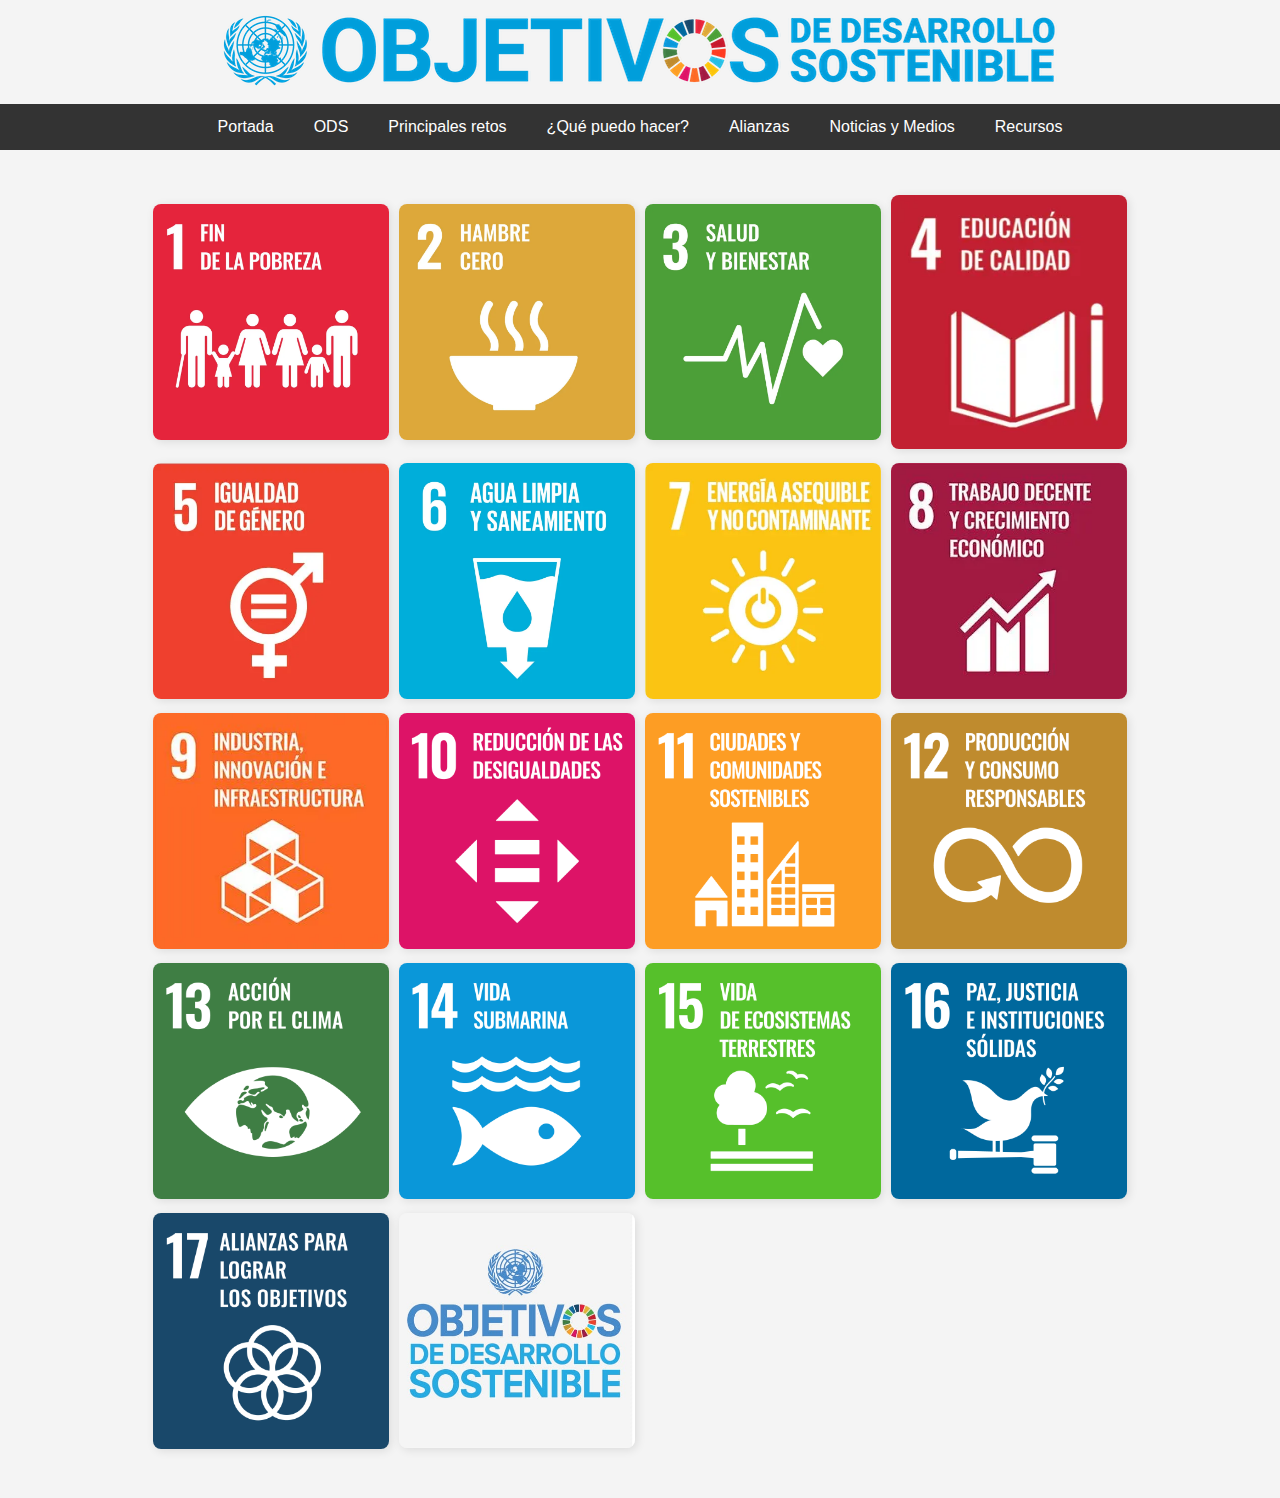
==== indexconTABLE.html @ e2436df9 "Primer commit" ====
<!DOCTYPE html>
<html lang="es">
<head>
    <meta charset="UTF-8">
    <meta name="viewport" content="width=device-width, initial-scale=1.0">
    <title>ODS</title>
    <link rel="stylesheet" href="style.css">
</head>
<body>
    <img src="imagenes/SDG_website_banner_S_100px.png" alt="1" title="1">
    <div class="menu">
        <a href="index.html">Portada</a>
        <a href="ODS-Float.html">ODS</a>
        <a href="#">Principales retos</a>
        <a href="#">¿Qué puedo hacer?</a>
        <a href="#">Alianzas</a>
        <a href="#">Noticias y Medios</a>
        <a href="#">Recursos</a>
    </div>

    
    <table class="gallery">
        <tr>
            <td><a href="https://www.pactomundial.org/ods/1-fin-de-la-pobreza/" target="_blank"><img src="imagenes/1-fin-de-la-pobreza-2.webp" alt="Imagen 1" title="1"></a></td>
            <td><a href="https://www.pactomundial.org/ods/2-hambre-cero/" target="_blank"><img src="imagenes/2-hambre-cero-2.webp" alt="Imagen 2" title="2"></a></td>
            <td><a href="https://www.pactomundial.org/ods/3-salud-y-bienestar/" target="_blank"><img src="imagenes/2-hambre-cero-3.webp" alt="Imagen 3" title="3"></a></td>
            <td><a href="https://www.pactomundial.org/ods/4-educacion-de-calidad/" target="_blank"><img src="imagenes/ods4-279x300.webp" alt="Imagen 4" title="4"></a></td>
        </tr>
        <tr>
            <td><a href="https://www.pactomundial.org/ods/5-igualdad-de-genero/" target="_blank"><img src="imagenes/S_SDG_Icons-01-05.webp" alt="Imagen 5" title="5"></a></td>
            <td><a href="https://www.pactomundial.org/ods/6-agua-limpia-y-saneamiento/" target="_blank"><img src="imagenes/S_SDG-goals_icons-individual-rgb-06.webp" alt="Imagen 6" title="6"></a></td>
            <td><a href="https://www.pactomundial.org/ods/7-energia-asequible-y-no-contaminante/" target="_blank"><img src="imagenes/S_SDG_Icons-01-07.webp" alt="Imagen 7" title="7"></a></td>
            <td><a href="https://www.pactomundial.org/ods/8-trabajo-decente-y-crecimiento-economico/" target="_blank"><img src="imagenes/8-trabajo-decente-y-crecimiento-economico-3.webp" alt="Imagen 8" title="8"></a></td>
        </tr>
        <tr>
            <td><a href="https://www.pactomundial.org/ods/9-industria-innovacion-e-infraestructura/" target="_blank"><img src="imagenes/9-industria-innovacion-e-infraestructura-3.webp" alt="Imagen 9" title="9"></a></td>
            <td><a href="https://www.pactomundial.org/ods/10-reduccion-de-las-desigualdades/" target="_blank"><img src="imagenes/2-hambre-cero-10.png" alt="Imagen 10" title="10"></a></td>
            <td><a href="https://www.pactomundial.org/ods/11-ciudades-y-comunidades-sostenibles/" target="_blank"><img src="imagenes/2-hambre-cero-11.png" alt="Imagen 11" title="11"></a></td>
            <td><a href="https://www.pactomundial.org/ods/12-produccion-y-consumo-responsables/" target="_blank"><img src="imagenes/2-hambre-cero-12.png" alt="Imagen 12" title="12"></a></td>
        </tr>
        <tr>
            <td><a href="https://www.pactomundial.org/ods/13-accion-por-el-clima/" target="_blank"><img src="imagenes/2-hambre-cero-13.png" alt="Imagen 13" title="13"></a></td>
            <td><a href="https://www.pactomundial.org/ods/14-vida-submarina/" target="_blank"><img src="imagenes/2-hambre-cero-14.png" alt="Imagen 14" title="14"></a></td>
            <td><a href="https://www.pactomundial.org/ods/15-vida-de-ecosistemas-terrestres/" target="_blank"><img src="imagenes/2-hambre-cero-15.png" alt="Imagen 15" title="15"></a></td>
            <td><a href="https://www.pactomundial.org/ods/16-paz-justicia-e-instituciones-solidas/" target="_blank"><img src="imagenes/2-hambre-cero-16.png" alt="Imagen 16" title="16"></a></td>
        </tr>
        <tr>
            <td ><a href="https://www.pactomundial.org/ods/17-alianzas-para-lograr-los-objetivos/" target="_blank"><img src="imagenes/2-hambre-cero-17.png" alt="Imagen 17" title="17"></a></td>
            <td ><a href="https://www.pactomundial.org/que-puedes-hacer-tu/ods/" target="_blank"><img src="imagenes/S_SDG_Icons-01-18 (1).jpg" alt="1" title="1"></a></td>
        </tr>
        <tr>
            
        </tr>
    </table>
</body>
</html>
---- style.css ----
body {
    font-family: Arial, sans-serif;
    margin: 0;
    padding: 0;
    background-color: #f4f4f4;
    text-align: center;
}
.menu {
    background-color: #333;
    overflow: hidden;
    display: flex;
    justify-content: center;
}
.menu a {
    color: white;
    padding: 14px 20px;
    text-decoration: none;
    display: block;
}
.menu a:hover {
    background-color: #575757;
}
.gallery {
    display: grid;
    grid-template-columns: repeat(auto-fit, minmax(150px, 1fr));
    gap: 10px;
    max-width: 80%;
    margin: auto;
    padding: 20px;
}
.gallery img {
    width: 100%;
    height: auto;
    border-radius: 8px;
    box-shadow: 2px 2px 10px rgba(0, 0, 0, 0.1);
}

/* Galería con Float */
.gallery {
    width: 80%;
    margin: 20px auto;
    overflow: hidden;
}

.galleryy a {
    float: left;
    width: 23%; /* Ajuste para que entren 4 imágenes por fila */
    margin: 1%;
    text-align: center;
}

.galleryy img {
    width: 100%;
    height: auto;
    border-radius: 8px;
    box-shadow: 2px 2px 10px rgba(0, 0, 0, 0.1);
}

/* Asegurar que los elementos siguientes no se vean afectados por el float */
.clearfix::after {
    content: "";
    display: table;
    clear: both;
}

/* Estilos responsivos */
@media (max-width: 600px) {
    .gallery a {
        width: 48%; /* 2 imágenes por fila en pantallas pequeñas */
    }
}

table.gallery {
    width: 80%;
    margin: 20px auto;
    border-collapse: collapse;
}

table.gallery td {
    padding: 5px;
    text-align: center;
}

table.gallery img {
    width: 100%;
    height: auto;
    border-radius: 8px;
    box-shadow: 2px 2px 10px rgba(0, 0, 0, 0.1);
}
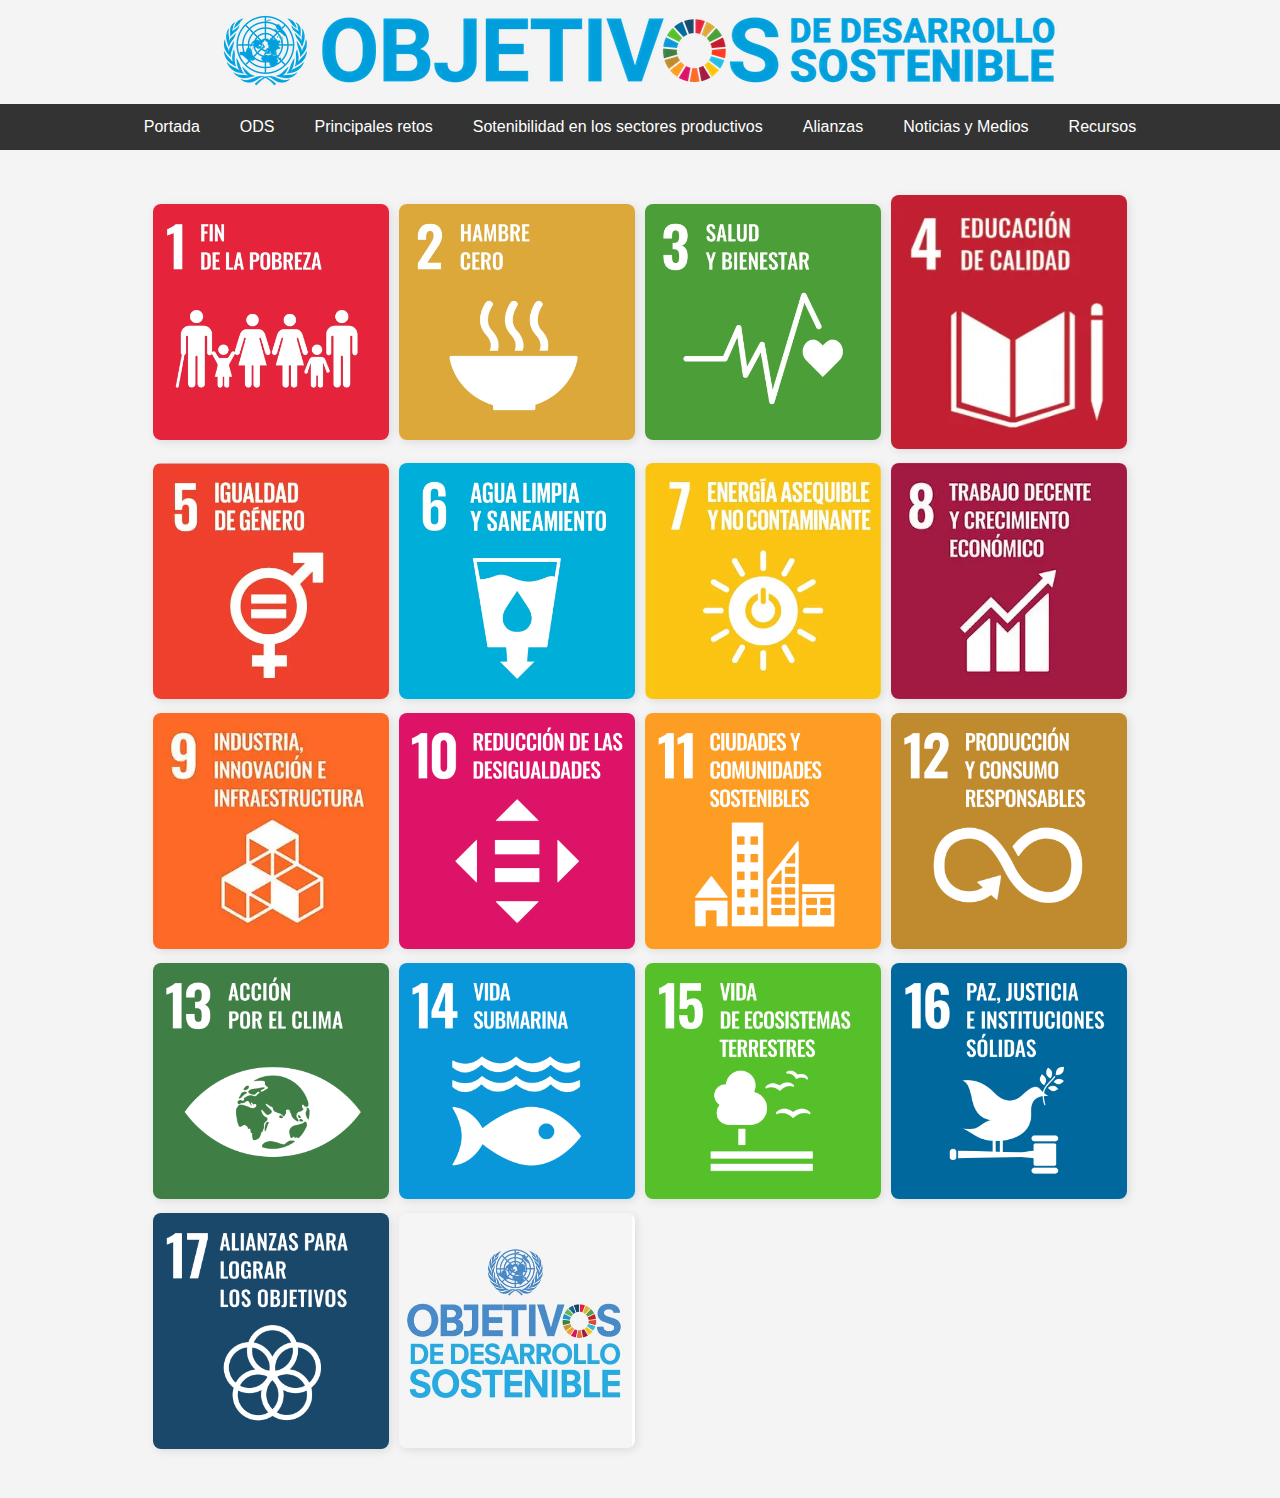
==== commit 07f5f551: "ultimoCommmit" ====
--- a/indexconTABLE.html
+++ b/indexconTABLE.html
@@ -11,8 +11,8 @@
     <div class="menu">
         <a href="index.html">Portada</a>
         <a href="ODS-Float.html">ODS</a>
-        <a href="#">Principales retos</a>
-        <a href="#">¿Qué puedo hacer?</a>
+        <a href="principales retos.html">Principales retos</a>
+        <a href="sostenibilidad en los sectores productivos.html">Sotenibilidad en los sectores productivos</a>
         <a href="#">Alianzas</a>
         <a href="#">Noticias y Medios</a>
         <a href="#">Recursos</a>
